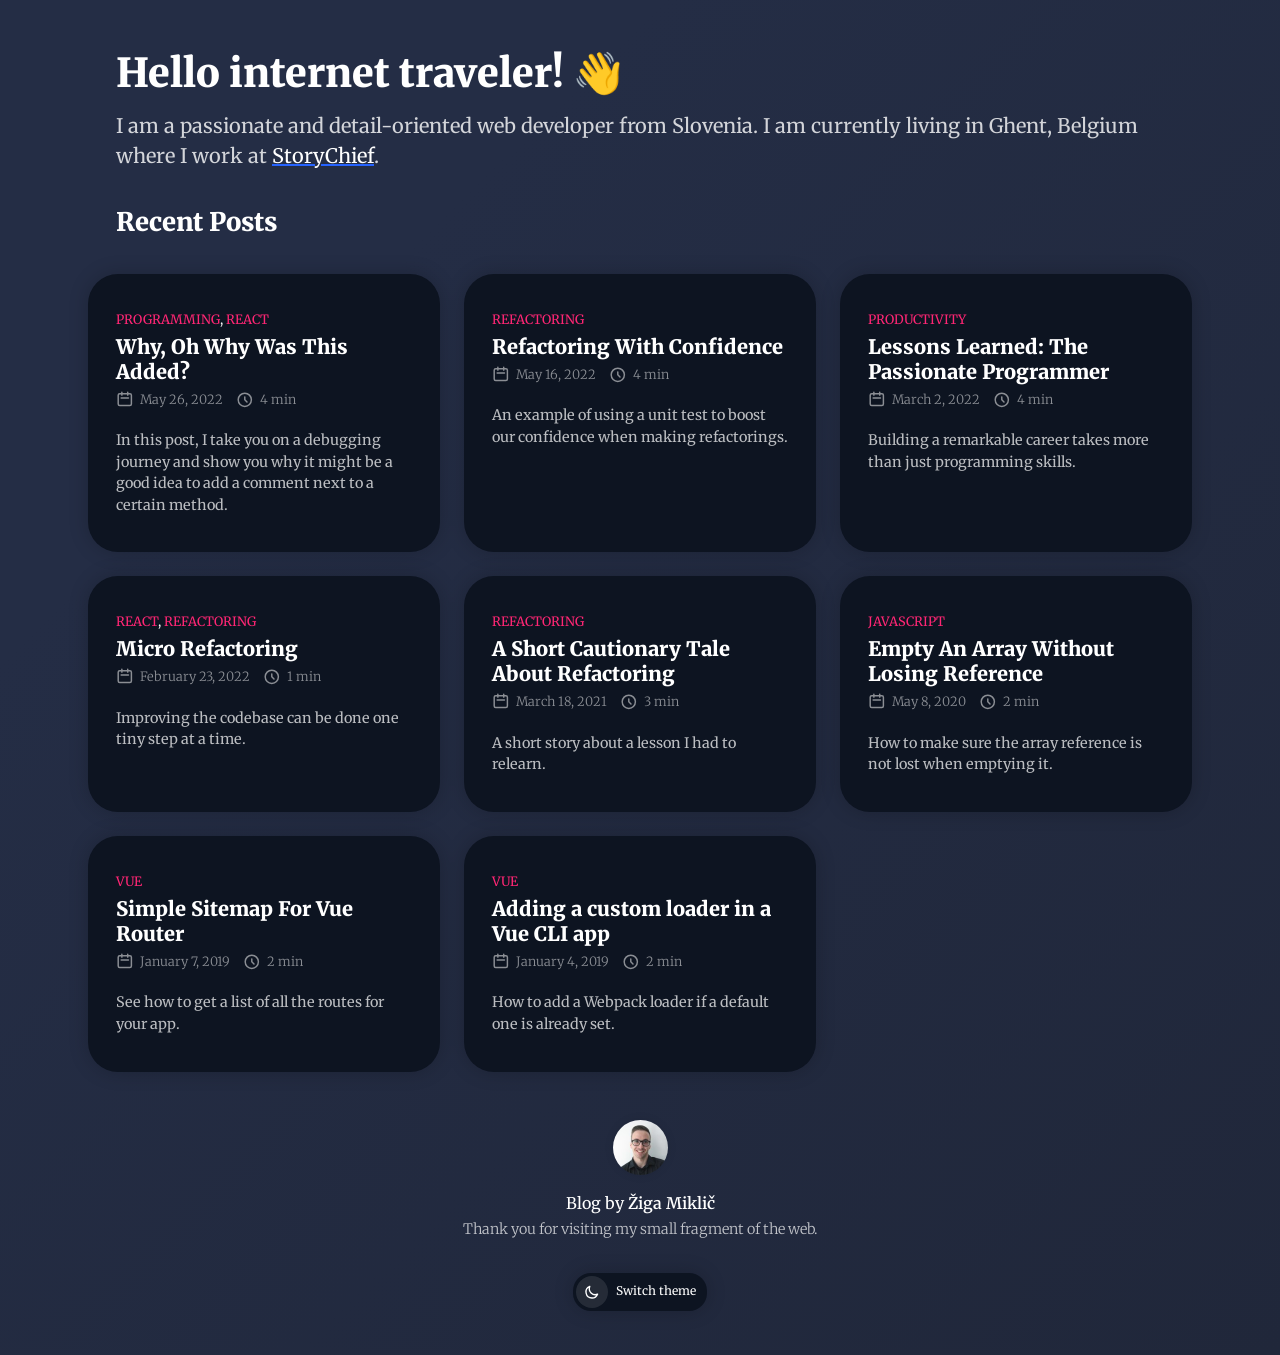
==== index.html @ cb7138cd "Migrate blog from WordPress to static HTML" ====
<!DOCTYPE html>
<html lang="en-US">
<head>
  <meta charset="UTF-8" />
  <meta name="viewport" content="width=device-width, initial-scale=1">
  <meta name="theme-color" content="#313846">
  <link rel="apple-touch-icon" sizes="180x180" href="/apple-touch-icon.png">
  <link rel="icon" type="image/png" sizes="32x32" href="/favicon-32x32.png">
  <link rel="icon" type="image/png" sizes="16x16" href="/favicon-16x16.png">
  <link rel="manifest" href="/site.webmanifest">
  <link rel="mask-icon" href="/safari-pinned-tab.svg" color="#313846">
  <link rel="preconnect" href="https://fonts.googleapis.com">
  <link rel="preconnect" href="https://fonts.gstatic.com" crossorigin>
  <link href="https://fonts.googleapis.com/css2?family=Merriweather:wght@300;400;700;900&display=swap" rel="stylesheet">
  <meta name="robots" content="index, follow, max-image-preview:large, max-snippet:-1, max-video-preview:-1" />
  <title>Blog by Žiga Miklič</title>
  <link rel="canonical" href="https://zigamiklic.com/" />
  <meta property="og:locale" content="en_US" />
  <meta property="og:type" content="website" />
  <meta property="og:title" content="Blog by Žiga Miklič" />
  <meta property="og:url" content="https://zigamiklic.com/" />
  <meta property="og:site_name" content="Blog by Žiga Miklič" />
  <meta name="twitter:card" content="summary_large_image" />
  <meta name="twitter:site" content="@zigamiklic" />
  <script type="application/ld+json">{"@context":"https://schema.org","@graph":[{"@type":"WebSite","@id":"https://zigamiklic.com/#website","url":"https://zigamiklic.com/","name":"Blog by Žiga Miklič","description":"","inLanguage":"en-US"},{"@type":"CollectionPage","@id":"https://zigamiklic.com/#webpage","url":"https://zigamiklic.com/","name":"Blog by Žiga Miklič","isPartOf":{"@id":"https://zigamiklic.com/#website"},"breadcrumb":{"@id":"https://zigamiklic.com/#breadcrumb"},"inLanguage":"en-US","potentialAction":[{"@type":"ReadAction","target":["https://zigamiklic.com/"]}]},{"@type":"BreadcrumbList","@id":"https://zigamiklic.com/#breadcrumb","itemListElement":[{"@type":"ListItem","position":1,"name":"Home"}]}]}</script>
  <link rel="stylesheet" href="/assets/css/reboot.min.css">
  <link rel="stylesheet" href="/assets/css/main.css">
  <script>
    (function () {
      var m = document.cookie.match(/(?:^|; )zm-theme=(light|dark)/);
      if (m) document.documentElement.classList.add("theme--" + m[1]);
    })();
  </script>
  <script src="/assets/js/app.js" defer></script>
</head>
<body>

  <div class="site">
    <div class="container">

<div class="hero">
	<div class="hero__title">Hello internet traveler! 👋</div>
	<div class="hero__text">
		I am a passionate and detail-oriented web developer from Slovenia. I am currently living in Ghent, Belgium where I work at <a href="https://storychief.io/" target="_blank">StoryChief</a>.
	</div>
</div>

<h2 class="heading heading--2">Recent Posts</h2>

<div class="posts">
	<article class="post">
  <a href="/why-oh-why/">
        <div class="post-categories">
      <div>
      <span class="post-category post-category--programming">Programming</span>, <span class="post-category post-category--react">React</span>      </div>
    </div>

    <h2 class="post__title">Why, Oh Why Was This Added?</h2>

    <div class="post-meta">
      <div class="post-meta__item post-meta__item--date">
        <svg xmlns="http://www.w3.org/2000/svg" fill="none" viewBox="0 0 24 24" stroke="currentColor" stroke-width="2">
          <path stroke-linecap="round" stroke-linejoin="round" d="M8 7V3m8 4V3m-9 8h10M5 21h14a2 2 0 002-2V7a2 2 0 00-2-2H5a2 2 0 00-2 2v12a2 2 0 002 2z" />
        </svg>
        May 26, 2022 
      </div>
      <div class="post-meta__item">
        <svg xmlns="http://www.w3.org/2000/svg" fill="none" viewBox="0 0 24 24" stroke="currentColor" stroke-width="2">
          <path stroke-linecap="round" stroke-linejoin="round" d="M12 8v4l3 3m6-3a9 9 0 11-18 0 9 9 0 0118 0z" />
        </svg>
        4 min
      </div>
    </div>

    <div class="post__desc">
      <p>In this post, I take you on a debugging journey and show you why it might be a good idea to add a comment next to a certain method.</p>
    </div>
  </a>
  <div class="post__shadow"></div>
</article><article class="post">
  <a href="/refactoring-with-confidence/">
        <div class="post-categories">
      <div>
      <span class="post-category post-category--refactoring">Refactoring</span>      </div>
    </div>

    <h2 class="post__title">Refactoring With Confidence</h2>

    <div class="post-meta">
      <div class="post-meta__item post-meta__item--date">
        <svg xmlns="http://www.w3.org/2000/svg" fill="none" viewBox="0 0 24 24" stroke="currentColor" stroke-width="2">
          <path stroke-linecap="round" stroke-linejoin="round" d="M8 7V3m8 4V3m-9 8h10M5 21h14a2 2 0 002-2V7a2 2 0 00-2-2H5a2 2 0 00-2 2v12a2 2 0 002 2z" />
        </svg>
        May 16, 2022 
      </div>
      <div class="post-meta__item">
        <svg xmlns="http://www.w3.org/2000/svg" fill="none" viewBox="0 0 24 24" stroke="currentColor" stroke-width="2">
          <path stroke-linecap="round" stroke-linejoin="round" d="M12 8v4l3 3m6-3a9 9 0 11-18 0 9 9 0 0118 0z" />
        </svg>
        4 min
      </div>
    </div>

    <div class="post__desc">
      <p>An example of using a unit test to boost our confidence when making refactorings.</p>
    </div>
  </a>
  <div class="post__shadow"></div>
</article><article class="post">
  <a href="/passionate-programmer/">
          <div class="post__image">
        <img width="1024" height="638" src="/assets/img/posts/passionate-programmer-book-cover.jpg" alt="Passionate Programmer book cover" loading="lazy" />      </div>
        <div class="post-categories">
      <div>
      <span class="post-category post-category--productivity">Productivity</span>      </div>
    </div>

    <h2 class="post__title">Lessons Learned: The Passionate Programmer</h2>

    <div class="post-meta">
      <div class="post-meta__item post-meta__item--date">
        <svg xmlns="http://www.w3.org/2000/svg" fill="none" viewBox="0 0 24 24" stroke="currentColor" stroke-width="2">
          <path stroke-linecap="round" stroke-linejoin="round" d="M8 7V3m8 4V3m-9 8h10M5 21h14a2 2 0 002-2V7a2 2 0 00-2-2H5a2 2 0 00-2 2v12a2 2 0 002 2z" />
        </svg>
        March 2, 2022 
      </div>
      <div class="post-meta__item">
        <svg xmlns="http://www.w3.org/2000/svg" fill="none" viewBox="0 0 24 24" stroke="currentColor" stroke-width="2">
          <path stroke-linecap="round" stroke-linejoin="round" d="M12 8v4l3 3m6-3a9 9 0 11-18 0 9 9 0 0118 0z" />
        </svg>
        4 min
      </div>
    </div>

    <div class="post__desc">
      <p>Building a remarkable career takes more than just programming skills.</p>
    </div>
  </a>
  <div class="post__shadow"></div>
</article><article class="post">
  <a href="/micro-refactoring/">
        <div class="post-categories">
      <div>
      <span class="post-category post-category--react">React</span>, <span class="post-category post-category--refactoring">Refactoring</span>      </div>
    </div>

    <h2 class="post__title">Micro Refactoring</h2>

    <div class="post-meta">
      <div class="post-meta__item post-meta__item--date">
        <svg xmlns="http://www.w3.org/2000/svg" fill="none" viewBox="0 0 24 24" stroke="currentColor" stroke-width="2">
          <path stroke-linecap="round" stroke-linejoin="round" d="M8 7V3m8 4V3m-9 8h10M5 21h14a2 2 0 002-2V7a2 2 0 00-2-2H5a2 2 0 00-2 2v12a2 2 0 002 2z" />
        </svg>
        February 23, 2022 
      </div>
      <div class="post-meta__item">
        <svg xmlns="http://www.w3.org/2000/svg" fill="none" viewBox="0 0 24 24" stroke="currentColor" stroke-width="2">
          <path stroke-linecap="round" stroke-linejoin="round" d="M12 8v4l3 3m6-3a9 9 0 11-18 0 9 9 0 0118 0z" />
        </svg>
        1 min
      </div>
    </div>

    <div class="post__desc">
      <p>Improving the codebase can be done one tiny step at a time.</p>
    </div>
  </a>
  <div class="post__shadow"></div>
</article><article class="post">
  <a href="/cautionary-tale/">
        <div class="post-categories">
      <div>
      <span class="post-category post-category--refactoring">Refactoring</span>      </div>
    </div>

    <h2 class="post__title">A Short Cautionary Tale About Refactoring</h2>

    <div class="post-meta">
      <div class="post-meta__item post-meta__item--date">
        <svg xmlns="http://www.w3.org/2000/svg" fill="none" viewBox="0 0 24 24" stroke="currentColor" stroke-width="2">
          <path stroke-linecap="round" stroke-linejoin="round" d="M8 7V3m8 4V3m-9 8h10M5 21h14a2 2 0 002-2V7a2 2 0 00-2-2H5a2 2 0 00-2 2v12a2 2 0 002 2z" />
        </svg>
        March 18, 2021 
      </div>
      <div class="post-meta__item">
        <svg xmlns="http://www.w3.org/2000/svg" fill="none" viewBox="0 0 24 24" stroke="currentColor" stroke-width="2">
          <path stroke-linecap="round" stroke-linejoin="round" d="M12 8v4l3 3m6-3a9 9 0 11-18 0 9 9 0 0118 0z" />
        </svg>
        3 min
      </div>
    </div>

    <div class="post__desc">
      <p>A short story about a lesson I had to relearn.</p>
    </div>
  </a>
  <div class="post__shadow"></div>
</article><article class="post">
  <a href="/empty-array-without-losing-reference/">
        <div class="post-categories">
      <div>
      <span class="post-category post-category--javascript">Javascript</span>      </div>
    </div>

    <h2 class="post__title">Empty An Array Without Losing Reference</h2>

    <div class="post-meta">
      <div class="post-meta__item post-meta__item--date">
        <svg xmlns="http://www.w3.org/2000/svg" fill="none" viewBox="0 0 24 24" stroke="currentColor" stroke-width="2">
          <path stroke-linecap="round" stroke-linejoin="round" d="M8 7V3m8 4V3m-9 8h10M5 21h14a2 2 0 002-2V7a2 2 0 00-2-2H5a2 2 0 00-2 2v12a2 2 0 002 2z" />
        </svg>
        May 8, 2020 
      </div>
      <div class="post-meta__item">
        <svg xmlns="http://www.w3.org/2000/svg" fill="none" viewBox="0 0 24 24" stroke="currentColor" stroke-width="2">
          <path stroke-linecap="round" stroke-linejoin="round" d="M12 8v4l3 3m6-3a9 9 0 11-18 0 9 9 0 0118 0z" />
        </svg>
        2 min
      </div>
    </div>

    <div class="post__desc">
      <p>How to make sure the array reference is not lost when emptying it.</p>
    </div>
  </a>
  <div class="post__shadow"></div>
</article><article class="post">
  <a href="/simple-sitemap-for-vue-router/">
        <div class="post-categories">
      <div>
      <span class="post-category post-category--vue">Vue</span>      </div>
    </div>

    <h2 class="post__title">Simple Sitemap For Vue Router</h2>

    <div class="post-meta">
      <div class="post-meta__item post-meta__item--date">
        <svg xmlns="http://www.w3.org/2000/svg" fill="none" viewBox="0 0 24 24" stroke="currentColor" stroke-width="2">
          <path stroke-linecap="round" stroke-linejoin="round" d="M8 7V3m8 4V3m-9 8h10M5 21h14a2 2 0 002-2V7a2 2 0 00-2-2H5a2 2 0 00-2 2v12a2 2 0 002 2z" />
        </svg>
        January 7, 2019 
      </div>
      <div class="post-meta__item">
        <svg xmlns="http://www.w3.org/2000/svg" fill="none" viewBox="0 0 24 24" stroke="currentColor" stroke-width="2">
          <path stroke-linecap="round" stroke-linejoin="round" d="M12 8v4l3 3m6-3a9 9 0 11-18 0 9 9 0 0118 0z" />
        </svg>
        2 min
      </div>
    </div>

    <div class="post__desc">
      <p>See how to get a list of all the routes for your app.</p>
    </div>
  </a>
  <div class="post__shadow"></div>
</article><article class="post">
  <a href="/custom-loader-vue-cli/">
        <div class="post-categories">
      <div>
      <span class="post-category post-category--vue">Vue</span>      </div>
    </div>

    <h2 class="post__title">Adding a custom loader in a Vue CLI app</h2>

    <div class="post-meta">
      <div class="post-meta__item post-meta__item--date">
        <svg xmlns="http://www.w3.org/2000/svg" fill="none" viewBox="0 0 24 24" stroke="currentColor" stroke-width="2">
          <path stroke-linecap="round" stroke-linejoin="round" d="M8 7V3m8 4V3m-9 8h10M5 21h14a2 2 0 002-2V7a2 2 0 00-2-2H5a2 2 0 00-2 2v12a2 2 0 002 2z" />
        </svg>
        January 4, 2019 
      </div>
      <div class="post-meta__item">
        <svg xmlns="http://www.w3.org/2000/svg" fill="none" viewBox="0 0 24 24" stroke="currentColor" stroke-width="2">
          <path stroke-linecap="round" stroke-linejoin="round" d="M12 8v4l3 3m6-3a9 9 0 11-18 0 9 9 0 0118 0z" />
        </svg>
        2 min
      </div>
    </div>

    <div class="post__desc">
      <p>How to add a Webpack loader if a default one is already set.</p>
    </div>
  </a>
  <div class="post__shadow"></div>
</article></div>

      <footer class="footer">
        <div class="footer__avatar">
          <img loading="lazy" src="/assets/img/avatar.jpg" alt="Žiga Miklič">
        </div>
        <div class="footer__main">Blog by <a target="_blank" rel="noreferrer" href="https://twitter.com/zigamiklic">Žiga Miklič</a></div>
        <div class="footer__desc">Thank you for visiting my small fragment of the web.</div>

        <button type="button" class="theme-switch" id="theme-switch">
          <svg xmlns="http://www.w3.org/2000/svg" class="theme-switch__icon-light" fill="none" viewBox="0 0 24 24" stroke="currentColor" stroke-width="2">
            <path stroke-linecap="round" stroke-linejoin="round" d="M12 3v1m0 16v1m9-9h-1M4 12H3m15.364 6.364l-.707-.707M6.343 6.343l-.707-.707m12.728 0l-.707.707M6.343 17.657l-.707.707M16 12a4 4 0 11-8 0 4 4 0 018 0z" />
          </svg>

          <svg xmlns="http://www.w3.org/2000/svg" class="theme-switch__icon-dark" fill="none" viewBox="0 0 24 24" stroke="currentColor" stroke-width="2">
            <path stroke-linecap="round" stroke-linejoin="round" d="M20.354 15.354A9 9 0 018.646 3.646 9.003 9.003 0 0012 21a9.003 9.003 0 008.354-5.646z" />
          </svg>

          Switch theme
        </button>
      </footer>  
    </div>
  </div>
</body>
</html>
---- assets/css/reboot.min.css ----
/*!
 * Bootstrap Reboot v4.1.3 (https://getbootstrap.com/)
 * Copyright 2011-2018 The Bootstrap Authors
 * Copyright 2011-2018 Twitter, Inc.
 * Licensed under MIT (https://github.com/twbs/bootstrap/blob/master/LICENSE)
 * Forked from Normalize.css, licensed MIT (https://github.com/necolas/normalize.css/blob/master/LICENSE.md)
 */*,::after,::before{box-sizing:border-box}html{font-family:sans-serif;line-height:1.15;-webkit-text-size-adjust:100%;-ms-text-size-adjust:100%;-ms-overflow-style:scrollbar;-webkit-tap-highlight-color:transparent}@-ms-viewport{width:device-width}article,aside,figcaption,figure,footer,header,hgroup,main,nav,section{display:block}body{margin:0;font-family:-apple-system,BlinkMacSystemFont,"Segoe UI",Roboto,"Helvetica Neue",Arial,sans-serif,"Apple Color Emoji","Segoe UI Emoji","Segoe UI Symbol","Noto Color Emoji";font-size:1rem;font-weight:400;line-height:1.5;color:#212529;text-align:left;background-color:#fff}[tabindex="-1"]:focus{outline:0!important}hr{box-sizing:content-box;height:0;overflow:visible}h1,h2,h3,h4,h5,h6{margin-top:0;margin-bottom:.5rem}p{margin-top:0;margin-bottom:1rem}abbr[data-original-title],abbr[title]{text-decoration:underline;-webkit-text-decoration:underline dotted;text-decoration:underline dotted;cursor:help;border-bottom:0}address{margin-bottom:1rem;font-style:normal;line-height:inherit}dl,ol,ul{margin-top:0;margin-bottom:1rem}ol ol,ol ul,ul ol,ul ul{margin-bottom:0}dt{font-weight:700}dd{margin-bottom:.5rem;margin-left:0}blockquote{margin:0 0 1rem}dfn{font-style:italic}b,strong{font-weight:bolder}small{font-size:80%}sub,sup{position:relative;font-size:75%;line-height:0;vertical-align:baseline}sub{bottom:-.25em}sup{top:-.5em}a{color:#007bff;text-decoration:none;background-color:transparent;-webkit-text-decoration-skip:objects}a:hover{color:#0056b3;text-decoration:underline}a:not([href]):not([tabindex]){color:inherit;text-decoration:none}a:not([href]):not([tabindex]):focus,a:not([href]):not([tabindex]):hover{color:inherit;text-decoration:none}a:not([href]):not([tabindex]):focus{outline:0}code,kbd,pre,samp{font-family:SFMono-Regular,Menlo,Monaco,Consolas,"Liberation Mono","Courier New",monospace;font-size:1em}pre{margin-top:0;margin-bottom:1rem;overflow:auto;-ms-overflow-style:scrollbar}figure{margin:0 0 1rem}img{vertical-align:middle;border-style:none}svg{overflow:hidden;vertical-align:middle}table{border-collapse:collapse}caption{padding-top:.75rem;padding-bottom:.75rem;color:#6c757d;text-align:left;caption-side:bottom}th{text-align:inherit}label{display:inline-block;margin-bottom:.5rem}button{border-radius:0}button:focus{outline:1px dotted;outline:5px auto -webkit-focus-ring-color}button,input,optgroup,select,textarea{margin:0;font-family:inherit;font-size:inherit;line-height:inherit}button,input{overflow:visible}button,select{text-transform:none}[type=reset],[type=submit],button,html [type=button]{-webkit-appearance:button}[type=button]::-moz-focus-inner,[type=reset]::-moz-focus-inner,[type=submit]::-moz-focus-inner,button::-moz-focus-inner{padding:0;border-style:none}input[type=checkbox],input[type=radio]{box-sizing:border-box;padding:0}input[type=date],input[type=datetime-local],input[type=month],input[type=time]{-webkit-appearance:listbox}textarea{overflow:auto;resize:vertical}fieldset{min-width:0;padding:0;margin:0;border:0}legend{display:block;width:100%;max-width:100%;padding:0;margin-bottom:.5rem;font-size:1.5rem;line-height:inherit;color:inherit;white-space:normal}progress{vertical-align:baseline}[type=number]::-webkit-inner-spin-button,[type=number]::-webkit-outer-spin-button{height:auto}[type=search]{outline-offset:-2px;-webkit-appearance:none}[type=search]::-webkit-search-cancel-button,[type=search]::-webkit-search-decoration{-webkit-appearance:none}::-webkit-file-upload-button{font:inherit;-webkit-appearance:button}output{display:inline-block}summary{display:list-item;cursor:pointer}template{display:none}[hidden]{display:none!important}
/*# sourceMappingURL=bootstrap-reboot.min.css.map */
---- assets/css/main.css ----
/*
 * Variables
 */

:root {
  --font: "Merriweather", serif;
}

.site,
.theme--dark .site {
  --color-bg: #20273a;
  --bg-gradient: -webkit-linear-gradient(315deg, #242d45 25%, #20273a);
  --color-text: rgba(255, 255, 255, 0.8);
  --color-text-light: rgba(255, 255, 255, 0.72);
  --color-text-muted: rgba(255, 255, 255, 0.52);
  --color-text-dark: #fff;
  --color-primary: #2663ff;
  --color-hover: #ff2674;
  --color-selection: #ff2674;
  --color-code-bg: #566371;
  --color-code-bg-hover: #475360;
  --color-editor-bg: #0d1421;
  --color-post-bg: #0d1421;
  --color-post-bg-hover: #020b1b;
  --post-bg-gradient: -webkit-linear-gradient(315deg, #06153d 25%, #2d0615);
  --box-shadow-post: 0 0 20px 0 rgba(0, 0, 0, 0.2);
  --box-shadow-post-hover: 0 0 20px 0 rgba(0, 0, 0, 0.4);
  --box-shadow-small: 1px 1px 4px 0 rgb(0 0 0 / 80%);
}

.theme--light .site {
  --color-bg: #f2f3f8;
  --bg-gradient: none;
  --color-text: #454f63;
  --color-text-light: #58657e;
  --color-text-muted: #7e8ba5;
  --color-text-dark: #313846;
  --color-primary: #2f94fc;
  --color-hover: #ff2674;
  --color-selection: #2f94fc;
  --color-code-bg: #f2f4f7;
  --color-code-bg-hover: #eceff3;
  --color-editor-bg: #0d1421;
  --color-post-bg: #dfe4ec;
  --box-shadow-post: none;
  --post-bg-gradient: -webkit-linear-gradient(
    315deg,
    hsl(217deg 25% 90%) 25%,
    hsl(217deg 25% 83%)
  );
  --color-post-bg-hover: hsl(217deg 25% 87%);
  --box-shadow-post-hover: none;
  --box-shadow-small: 1px 1px 4px 0 rgb(0 0 0 / 20%);
}

/*
 * Globals
 */

::selection {
  background: var(--color-selection);
  color: #fff;
}

.sr-only {
  position: absolute;
  width: 1px;
  height: 1px;
  padding: 0;
  margin: -1px;
  overflow: hidden;
  clip: rect(0, 0, 0, 0);
  border: 0;
}

.hljs {
  background-color: inherit;
  padding: 0;
}

img {
  height: auto;
}

/* Rules from the WordPress 5.8 block library that the post content relies on */

.wp-block-code code {
  display: block;
  white-space: pre-wrap;
  overflow-wrap: break-word;
}

.wp-block-image img {
  border-radius: inherit;
}

.has-small-font-size {
  font-size: 0.8125em;
}

.has-text-align-center {
  text-align: center;
}

.wp-block-image figcaption {
  color: var(--color-text-light);
  font-size: 80%;
  margin-top: 1.5rem;
  text-align: center;
}

.wp-block-image {
  box-shadow: var(--box-shadow-post);
  margin: 2rem -1rem;
}

@media (min-width: 795px) {
  .wp-block-image {
    border-radius: 30px;
  }
}

@media (min-width: 825px) {
  .wp-block-image {
    margin: 2rem -1.5rem;
  }
}

ul li + li {
  margin-top: 1rem;
}

.article-footer {
  color: var(--color-text-light);
  font-size: 90%;
}

.article-footer a {
  color: inherit;
}

.article-footer li + li {
  margin-top: 0.5rem;
}

blockquote {
  border-left: 4px solid #000;
  font-size: 90%;
  margin: 1rem 0;
  padding: 0.5rem;
  padding-left: 1.5rem;
}

blockquote cite {
  color: var(--color-text-light);
  font-size: 90%;
}

ul li {
  list-style: none;
  padding-left: 1.2rem;
  position: relative;
}

ul li::before {
  background-color: var(--color-hover);
  border-radius: 2px;
  content: "";
  height: 0.5rem;
  position: absolute;
  top: 0.65rem;
  left: 0;
  width: 0.5rem;
}

ul,
ol {
  padding: 0;
}

@media (min-width: 500px) {
  ul,
  ol {
    padding: 0 0 0 1rem;
  }
}

.wp-block-separator {
  border: none;
  border-top: 2px solid var(--color-code-bg);
  display: block;
  max-width: 200px;
  margin: 2rem auto;
}

.site {
  background-color: var(--color-bg);
  background-image: var(--bg-gradient);
  color: var(--color-text);
  font-family: var(--font);
  font-size: 16px;
  font-weight: 400;
  min-height: 100vh;
}

.site img {
  max-width: 100%;
}

.site h1,
.site h2,
.site h3,
.site h4,
.site h5,
.site h6 {
  color: var(--color-text-dark);
  font-weight: 900;
}

.site h1 a,
.site h2 a,
.site h3 a {
  text-decoration-thickness: 3px;
}

.site a {
  color: var(--color-text-dark);
  text-decoration: underline;
  text-decoration-style: solid;
  text-decoration-thickness: 2px;
  text-decoration-color: var(--color-primary);
  transition: 0.2s text-decoration-color;
}

.site a:hover,
.site a:focus-visible {
  text-decoration-color: var(--color-hover);
}

/*
 * Components
 */

/* Container */

.container {
  max-width: 1080px;
  margin: 0 auto;
  padding: 2rem 1rem;
}

.single-post .container {
  max-width: 770px;
}

@media (min-width: 600px) {
  .container {
    padding: 2.7rem 1rem;
  }
}

/* Headings */

.heading--2 {
  font-size: 160%;
  margin-bottom: 1.2rem;
}

/* Post */

.posts {
  display: grid;
  gap: 1.5rem;
  grid-template-columns: 1fr;
  margin: 2rem 0 0;
}

@media (min-width: 600px) {
  .posts {
    grid-template-columns: repeat(2, 1fr);
  }
}

@media (min-width: 1000px) {
  .posts {
    grid-template-columns: repeat(3, 1fr);
  }
}

@media (min-width: 1180px) {
  .posts {
    margin: 2rem -1.75rem 0;
  }
}

.post {
  border-radius: 30px;
  position: relative;
}

.post > a {
  background: var(--color-post-bg);
  backface-visibility: hidden;
  box-shadow: var(--box-shadow-post);
  border-radius: inherit;
  display: block;
  height: 100%;
  padding: 2.25rem 1.75rem;
  position: relative;
  text-decoration: none;
  z-index: 1;
}

.post__shadow {
  background: var(--post-bg-gradient);
  border-radius: 30px;
  content: "";
  left: 0;
  height: 100%;
  filter: blur(7px);
  opacity: 0;
  position: absolute;
  top: 0;
  transform: scale(1.01);
  transition: 0.2s opacity;
  width: 100%;
}

.theme--light .post__shadow {
  display: none;
}

@media (min-width: 870px) {
  .post > a {
    padding: 2.25rem 1.75rem;
  }
}

.post a:hover,
.post a:focus-visible {
  background-color: var(--color-post-bg-hover);
  background: var(--post-bg-gradient);
  box-shadow: none;
}

.post a:hover + .post__shadow,
.post a:focus-visible + .post__shadow {
  opacity: 1;
}

.post__image {
  backface-visibility: hidden;
  border-radius: 30px 30px 0 0;
  height: 180px;
  overflow: hidden;
  margin-bottom: 2rem;
  margin-left: -1.75rem;
  margin-right: -1.75rem;
  margin-top: -2.25rem;
}

.post__image img {
  height: 100%;
  object-position: center;
  object-fit: cover;
  width: 100%;
}

@media (min-width: 500px) {
  .post__image {
    display: none;
  }
}

.post-categories {
  font-size: 0.85rem;
  margin-bottom: 0.3rem;
}

@media (min-width: 600px) {
  .post-categories {
    font-size: 0.8rem;
  }
}

.post-category {
  color: var(--color-hover);
  text-transform: uppercase;
}

.post__desc p {
  color: var(--color-text-light);
  font-size: 0.95rem;
  margin: 0;
}

@media (min-width: 600px) {
  .post__desc p {
    font-size: 0.9rem;
  }
}

.post-meta {
  align-items: center;
  color: var(--color-text-muted);
  display: flex;
  line-height: 1;
  gap: 0.85rem;
  font-size: 0.85rem;
  font-weight: 300;
  margin-bottom: 1.3rem;
}

@media (min-width: 600px) {
  .post-meta {
    font-size: 0.8rem;
  }
}

.post-meta svg {
  margin-right: 0.2rem;
  position: relative;
  height: 1.1rem;
  top: -1px;
  width: 1.1rem;
}

.post-meta__item {
  flex-shrink: 0;
}

.post-meta__item--date svg {
  top: -2px;
}

.post__title {
  font-size: 1.3rem;
  line-height: 1.25;
}

@media (min-width: 600px) {
  .post__title {
    font-size: 1.25rem;
  }
}

.post__title a {
  text-decoration: none;
}

.post__title a:hover,
.post__title a:focus-visible {
  text-decoration: underline;
  text-decoration-color: var(--color-hover);
}

/* Post single */

a.home-link {
  color: var(--color-text-light);
  text-decoration: none;
  font-size: 110%;
  transition: none;
}

a.home-link:hover,
a.home-link:focus-visible {
  color: var(--color-text-dark);
  text-decoration: underline;
  text-decoration-thickness: 2px;
  text-decoration-color: var(--color-hover);
}

.post-single__content blockquote p {
  margin: 0;
}

.post-single__content {
  word-break: break-word;
}

.post-single__content h3 {
  margin-top: 2rem;
}

.post-single__content h2 + h3 {
  margin-top: 0;
}

.post-single-meta {
  align-items: center;
  color: var(--color-text-muted);
  display: flex;
  line-height: 1;
  gap: 1.1rem;
  font-size: 0.9rem;
  margin-bottom: 1.3rem;
  margin-top: 0.6rem;
}

.post-single-meta svg {
  color: var(--color-text);
  margin-right: 0.3rem;
  position: relative;
  height: 1.2rem;
  width: 1.2rem;
}

.post-single__title {
  font-size: 180%;
  margin: 0;
  margin-top: 0.3rem;
}

.post-single__read-time {
  color: var(--color-text-light);
  display: block;
  font-weight: 300;
  margin-top: 0.5rem;
}

.post-single__content {
  font-size: 1rem;
  line-height: 1.8em;
  margin-top: 1.9rem;
}

@media (min-width: 500px) {
  .post-single__content {
    font-size: 100%;
  }
}

.post-single__content p {
  margin: 1.2rem 0;
}

.post-single__content h2 {
  margin-bottom: 1.5rem;
  margin-top: 2.6rem;
}

.post-single__content p code,
.post-single__content li code {
  background-color: var(--color-code-bg);
  border-radius: 5px;
  color: var(--color-text-dark);
  display: inline-block;
  font-size: 90%;
  line-height: 1.5em;
  padding: 0 6px;
}

.post-single__content p a:hover code {
  background-color: var(--color-code-bg-hover);
  text-decoration: none;
}

.post-single__content .wp-block-code {
  background: var(--color-editor-bg);
  box-shadow: 0 0 20px 0 rgba(0, 0, 0, 0.2);
  line-height: 1.6em;
  font-size: 90%;
  margin: 2rem -1rem;
  overflow: auto;
  padding: 2rem 1rem;
}

.post-single__content .wp-block-code code {
  min-width: 600px;
}

@media (min-width: 795px) {
  .post-single__content .wp-block-code {
    border-radius: 30px;
  }
}

@media (min-width: 825px) {
  .post-single__content .wp-block-code {
    margin: 2.25rem -2rem;
    padding: 2rem;
  }
}

/* Post footnotes */

.post-footnotes__title {
  border-top: 2px solid var(--color-text-muted);
  color: var(--color-text-dark);
  font-size: 120%;
  font-weight: 900;
  margin-top: 2rem;
  padding-top: 2rem;
}

.post-footnotes ol {
  color: var(--color-text-light);
  font-size: 90%;
  font-weight: 300;
  margin-top: 1.2rem;
  padding: 0 0 0 0.9rem;
}

.post-footnotes li + li {
  margin-top: 0.3rem;
}

/* Post navigation */

.post-nav {
  font-family: var(--font-secondary);
  font-weight: 600;
  margin-top: 2.5rem;
}

.post-nav a {
  background-color: var(--color-post-bg);
  box-shadow: var(--box-shadow-post);
  border-radius: 20px;
  color: var(--color-hover);
  display: block;
  padding: 1.75rem 1.5rem;
  font-size: 0.75rem;
  flex-grow: 1;
  text-decoration: none;
  text-transform: uppercase;
  transition: background-color 0.2s;
}

.post-nav a:hover,
.post-nav a:focus-visible {
  background: var(--color-post-bg-hover);
}

.post-nav small {
  color: var(--color-text-dark);
  font-weight: 300;
  font-size: 1.1rem;
  line-height: 1.4em;
  display: block;
  margin-top: 0.3rem;
  text-transform: none;
}

.post-nav__prev {
  margin-bottom: 1rem;
}

@media (min-width: 805px) {
  .post-nav {
    display: flex;
    justify-content: space-between;
  }

  .post-nav a {
    flex-grow: 0;
    max-width: 48%;
  }

  .post-nav .post-nav__next {
    margin-left: auto;
    text-align: right;
    padding-left: 4rem;
    margin-right: -1.5rem;
  }

  .post-nav .post-nav__prev {
    margin-bottom: 0;
    padding-right: 4rem;
    margin-left: -1.5rem;
  }

  .post-nav small {
    font-size: 1rem;
  }
}

/* Page Error */

.page-error {
  text-align: center;
}

.page-error__title {
  font-size: 350%;
}

.page-error__text {
  color: var(--color-text);
  font-size: 100%;
  font-weight: 300;
}

.page-error__text + .page-error__text {
  margin-top: 0.7rem;
}

@media (min-width: 500px) {
  .page-error {
    margin-bottom: 6rem;
  }

  .page-error__title {
    font-size: 500%;
  }

  .page-error__text {
    font-size: 120%;
  }
}

/* Footer */

.footer {
  margin-top: 3rem;
  text-align: center;
}

.footer__avatar img {
  border-radius: 50%;
  box-shadow: 0 0 10px 0 rgb(0 0 0 / 10%);
  height: 55px;
  margin: 0 auto;
  width: 55px;
}

.footer__main {
  color: var(--color-text-dark);
  margin-top: 1rem;
}

.footer__main a {
  color: var(--color-text-dark);
  text-decoration: none;
  font-weight: 600;
}

.footer__desc {
  color: var(--color-text-light);
  font-size: 90%;
  font-weight: 300;
  margin-top: 0.3rem;
}

.footer__links {
  font-size: 80%;
  margin-top: 0.8rem;
}

/* Hero */

.hero {
  margin-bottom: 2rem;
}

.hero__title {
  color: var(--color-text-dark);
  font-size: 2.2rem;
  font-weight: 900;
  margin-bottom: 0.5rem;
}

@media (min-width: 840px) {
  .hero__title {
    font-size: 2.5rem;
  }
}

.hero__text {
  font-size: 1.15rem;
}

@media (min-width: 840px) {
  .hero__text {
    font-size: 1.25rem;
  }
}

/* Theme switch */

.theme-switch {
  appearance: none;
  background-color: var(--color-post-bg);
  border: none;
  border-radius: 18px;
  box-shadow: var(--box-shadow-post);
  color: var(--color-text-dark);
  cursor: pointer;
  display: inline-block;
  font-size: 0.75rem;
  margin-top: 2rem;
  padding: 0.2rem 0.7rem 0.2rem 0;
  transition: 0.2s background-color;
}

.theme-switch svg {
  background-color: rgba(255, 255, 255, 0.1);
  border-radius: 50%;
  color: var(--color-text-dark);
  cursor: pointer;
  margin-left: 0.2rem;
  margin-right: 0.3rem;
  padding: 0.5rem;
  height: 2rem;
  width: 2rem;
}

.theme--light .theme-switch svg {
  background-color: rgba(0, 0, 0, 0.1);
}

.theme-switch:hover,
.theme-switch:focus-visible {
  background-color: var(--color-post-bg-hover);
}

.theme-switch:hover .theme-switch__text,
.theme-switch:focus-visible .theme-switch__text {
  opacity: 1;
}

.theme-switch__icon-light {
  display: none;
}

.theme--light .theme-switch__icon-dark {
  display: none;
}

.theme--light .theme-switch__icon-light {
  display: inline-block;
}

.wp-block-group .wp-block-code {
  margin-bottom: 0 !important;
}

.wp-block-group .wp-block-code + p {
  margin-top: 0.7rem;
}

.caption {
  color: var(--color-text-light);
}
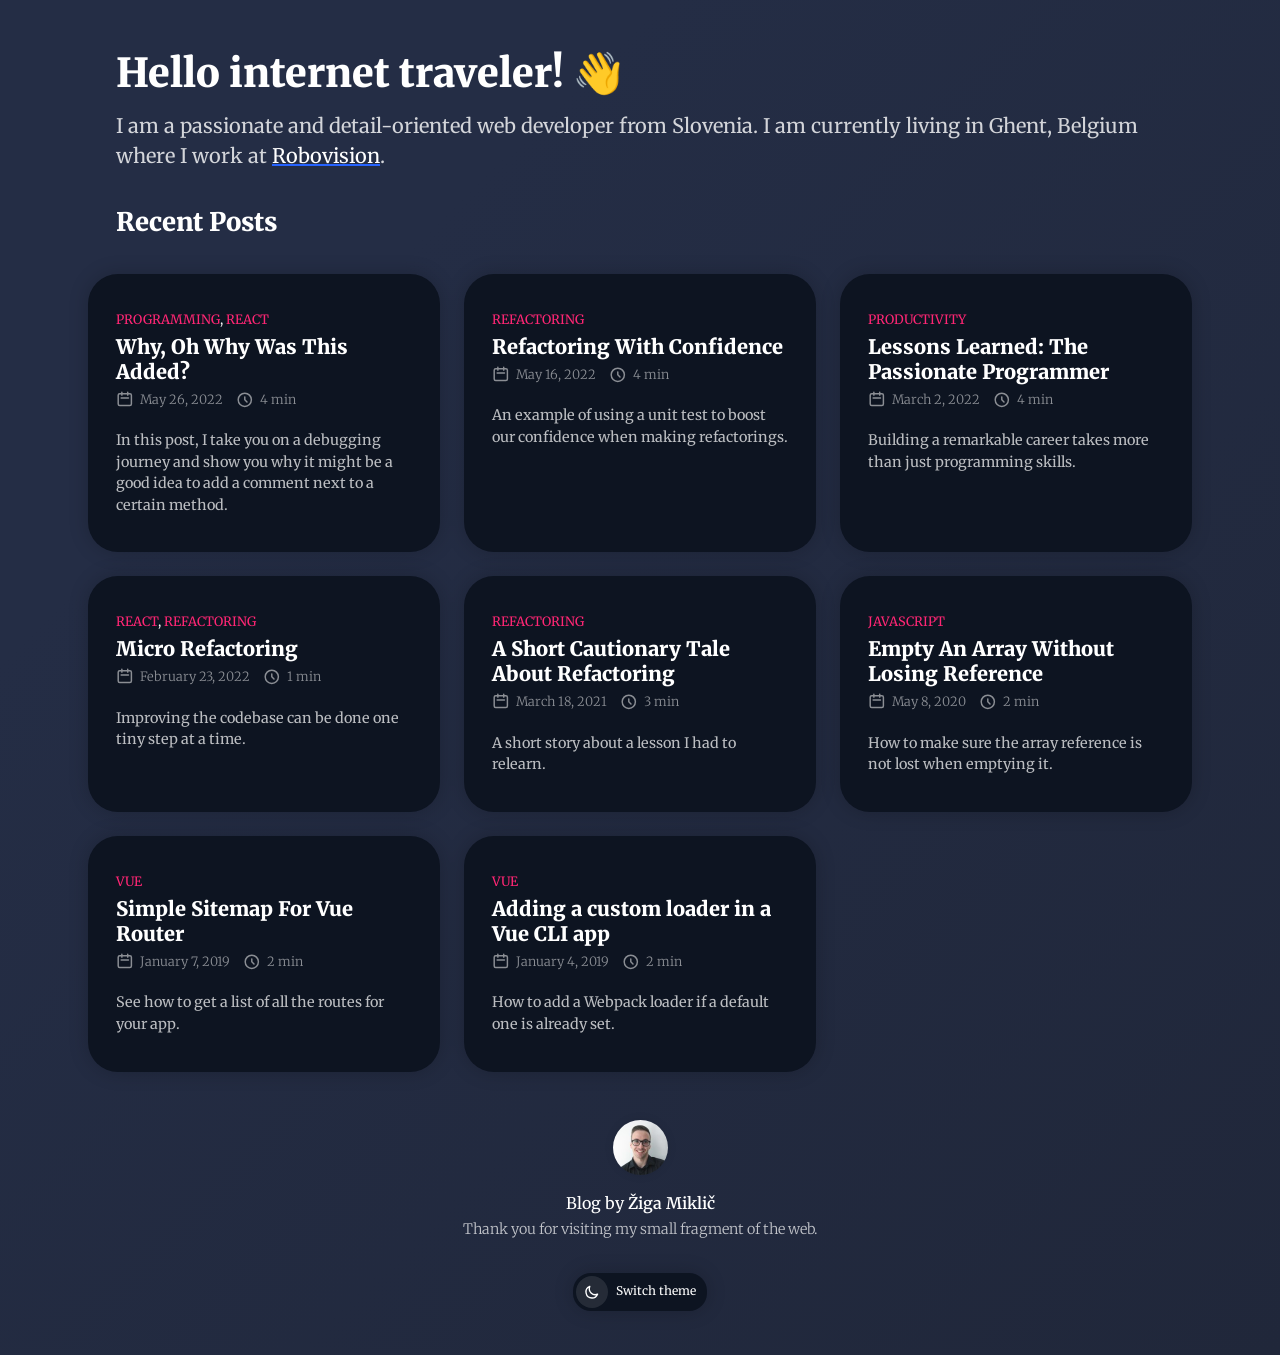
==== commit f18cbb26: "Update description" ====
--- a/index.html
+++ b/index.html
@@ -41,7 +41,7 @@
 <div class="hero">
 	<div class="hero__title">Hello internet traveler! 👋</div>
 	<div class="hero__text">
-		I am a passionate and detail-oriented web developer from Slovenia. I am currently living in Ghent, Belgium where I work at <a href="https://storychief.io/" target="_blank">StoryChief</a>.
+		I am a passionate and detail-oriented web developer from Slovenia. I am currently living in Ghent, Belgium where I work at <a href="https://robovision.ai/" target="_blank">Robovision</a>.
 	</div>
 </div>
 
